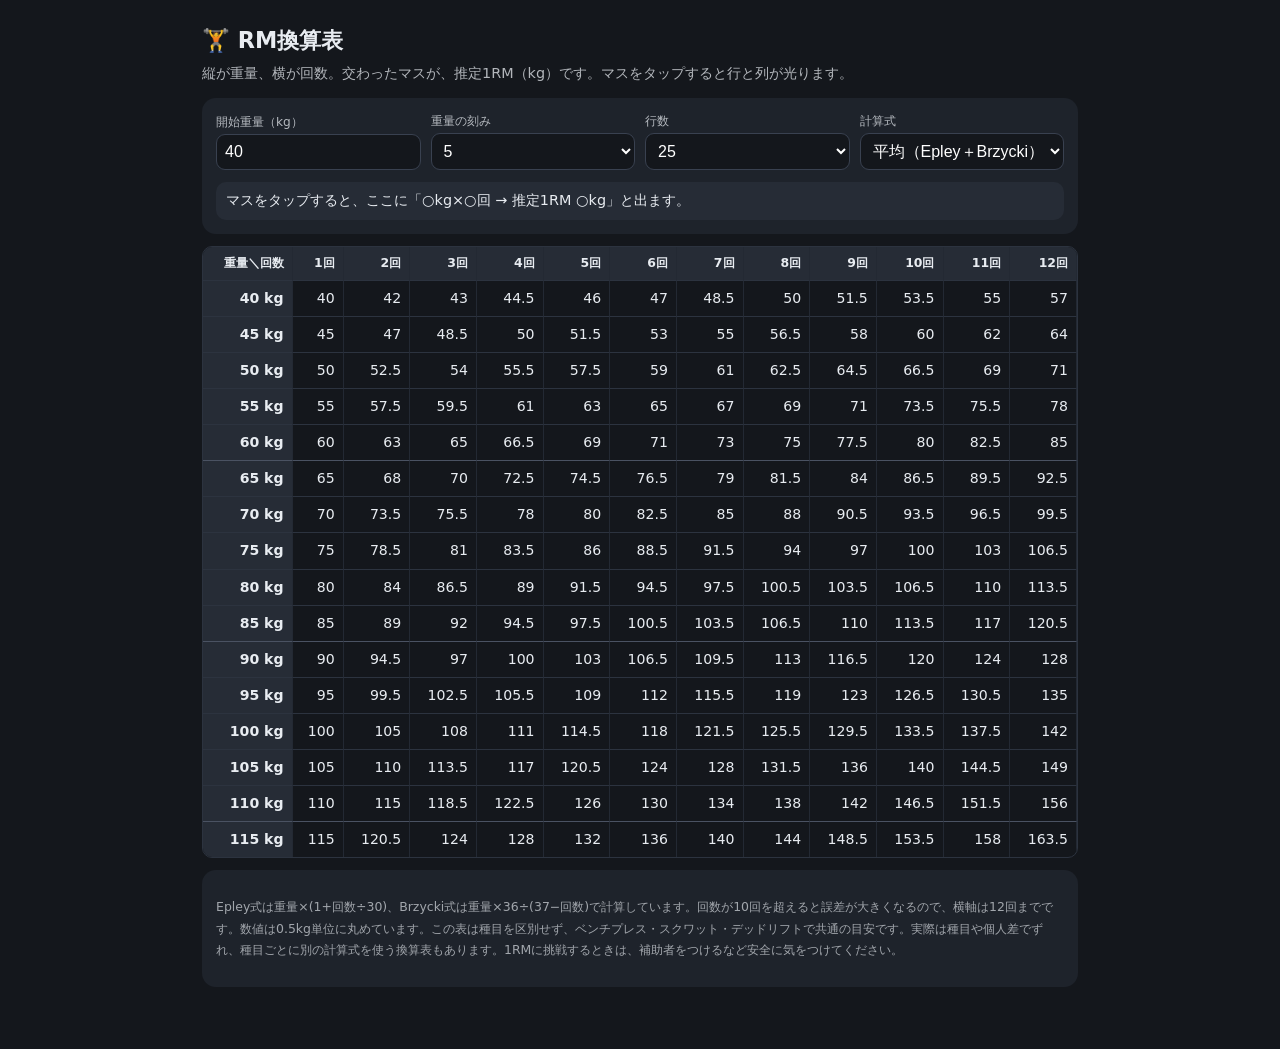
==== index.html @ a4b7201b "Add RM conversion table" ====
<!DOCTYPE html>
<html lang="ja"><head><meta charset="utf-8"><meta name="viewport" content="width=device-width,initial-scale=1">
<title>RM換算表｜重量×回数の推定1RMマトリクス</title>
<meta name="description" content="縦=重量、横=回数で推定1RMが一目でわかる換算表。ベンチプレス・スクワット・デッドリフトの目安に。">
<style>
*{box-sizing:border-box}body{margin:0;font-family:system-ui,-apple-system,"Hiragino Sans","Noto Sans JP",sans-serif;background:#14171c;color:#e8ecf1;line-height:1.5}
.wrap{max-width:900px;margin:0 auto;padding:20px 12px 50px}
h1{font-size:1.4rem;margin:.2em 0}.lead{opacity:.75;margin:0 0 14px;font-size:.9rem}
.card{background:#1e232b;border-radius:14px;padding:14px;margin:12px 0}
.ctl{display:flex;gap:10px;flex-wrap:wrap;align-items:end}
.ctl div{flex:1;min-width:110px}label{display:block;font-size:.76rem;opacity:.75;margin-bottom:3px}
select,input{width:100%;font-size:1rem;padding:8px;border-radius:9px;border:1px solid #394150;background:#14171c;color:#fff}
.sel{margin-top:12px;font-size:.9rem;min-height:2.6em;padding:8px 10px;background:#262c36;border-radius:10px}.sel b{color:#ff8a5c;font-size:1.15rem}
.tw{overflow:auto;max-height:68vh;border-radius:10px;border:1px solid #2c333f}
table{border-collapse:separate;border-spacing:0;font-size:.88rem;width:100%;min-width:560px;text-align:right}
th,td{padding:7px 8px;border-bottom:1px solid #2c333f;border-right:1px solid #232933;white-space:nowrap}
thead th{position:sticky;top:0;background:#262c36;z-index:2;font-size:.78rem}
tbody th{position:sticky;left:0;background:#262c36;z-index:1;text-align:right;font-weight:700}
thead th:first-child{left:0;z-index:3;text-align:right}
td{cursor:pointer;font-variant-numeric:tabular-nums}
td.rl,th.rl{background:#33291f}td.cl{background:#33291f}td.hit{background:#e8643c;color:#fff;font-weight:700}
tbody tr:nth-child(5n) td,tbody tr:nth-child(5n) th{border-bottom-color:#4a5262}
.note{font-size:.78rem;opacity:.65;line-height:1.7}
</style></head><body><div class="wrap">
<h1>🏋️ RM換算表</h1><p class="lead">縦が重量、横が回数。交わったマスが、推定1RM（kg）です。マスをタップすると行と列が光ります。</p>
<div class="card"><div class="ctl">
<div><label for="s">開始重量（kg）</label><input id="s" type="number" inputmode="decimal" min="0" step="2.5" value="40"></div>
<div><label for="st">重量の刻み</label><select id="st"><option>1.25</option><option>2.5</option><option selected>5</option><option>10</option></select></div>
<div><label for="n">行数</label><select id="n"><option>15</option><option selected>25</option><option>40</option></select></div>
<div><label for="f">計算式</label><select id="f"><option value="avg" selected>平均（Epley＋Brzycki）</option><option value="ep">Epley</option><option value="br">Brzycki</option></select></div>
</div><div class="sel" id="sel">マスをタップすると、ここに「○kg×○回 → 推定1RM ○kg」と出ます。</div></div>
<div class="tw"><table id="t"></table></div>
<div class="card"><p class="note">Epley式は重量×(1+回数÷30)、Brzycki式は重量×36÷(37−回数)で計算しています。回数が10回を超えると誤差が大きくなるので、横軸は12回までです。数値は0.5kg単位に丸めています。この表は種目を区別せず、ベンチプレス・スクワット・デッドリフトで共通の目安です。実際は種目や個人差でずれ、種目ごとに別の計算式を使う換算表もあります。1RMに挑戦するときは、補助者をつけるなど安全に気をつけてください。</p></div>
</div>
<script>
const $=id=>document.getElementById(id),R=12;
function est(w,r,f){const e=r===1?w:w*(1+r/30),b=r===1?w:w*36/(37-r);return f==="ep"?e:f==="br"?b:(e+b)/2}
const fmt=x=>{const v=Math.round(x*2)/2;return Number.isInteger(v)?String(v):v.toFixed(1)};
const fmtW=x=>Number.isInteger(x)?String(x):String(Math.round(x*100)/100);
let selR=-1,selC=-1;
function draw(){const s=Math.max(0,parseFloat($("s").value)||0),st=parseFloat($("st").value),n=parseInt($("n").value,10),f=$("f").value;
let h="<thead><tr><th>重量＼回数</th>";for(let r=1;r<=R;r++)h+=`<th data-c="${r}">${r}回</th>`;h+="</tr></thead><tbody>";
for(let i=0;i<n;i++){const w=s+i*st;h+=`<tr><th data-r="${i}">${fmtW(w)} kg</th>`;for(let r=1;r<=R;r++)h+=`<td data-r="${i}" data-c="${r}" data-w="${w}">${fmt(est(w,r,f))}</td>`;h+="</tr>"}
$("t").innerHTML=h+"</tbody>";selR=selC=-1;$("sel").innerHTML="マスをタップすると、ここに「○kg×○回 → 推定1RM ○kg」と出ます。"}
$("t").addEventListener("click",e=>{const td=e.target.closest("td");if(!td)return;
document.querySelectorAll(".rl,.cl,.hit").forEach(x=>x.classList.remove("rl","cl","hit"));
const r=td.dataset.r,c=td.dataset.c;document.querySelectorAll(`[data-r="${r}"]`).forEach(x=>x.classList.add("rl"));document.querySelectorAll(`td[data-c="${c}"]`).forEach(x=>x.classList.add("cl"));td.classList.add("hit");
$("sel").innerHTML=`${fmtW(parseFloat(td.dataset.w))}kg × ${c}回 → 推定1RM <b>${td.textContent} kg</b>`});
["s","st","n","f"].forEach(i=>$(i).addEventListener("input",draw));draw();
</script></body></html>
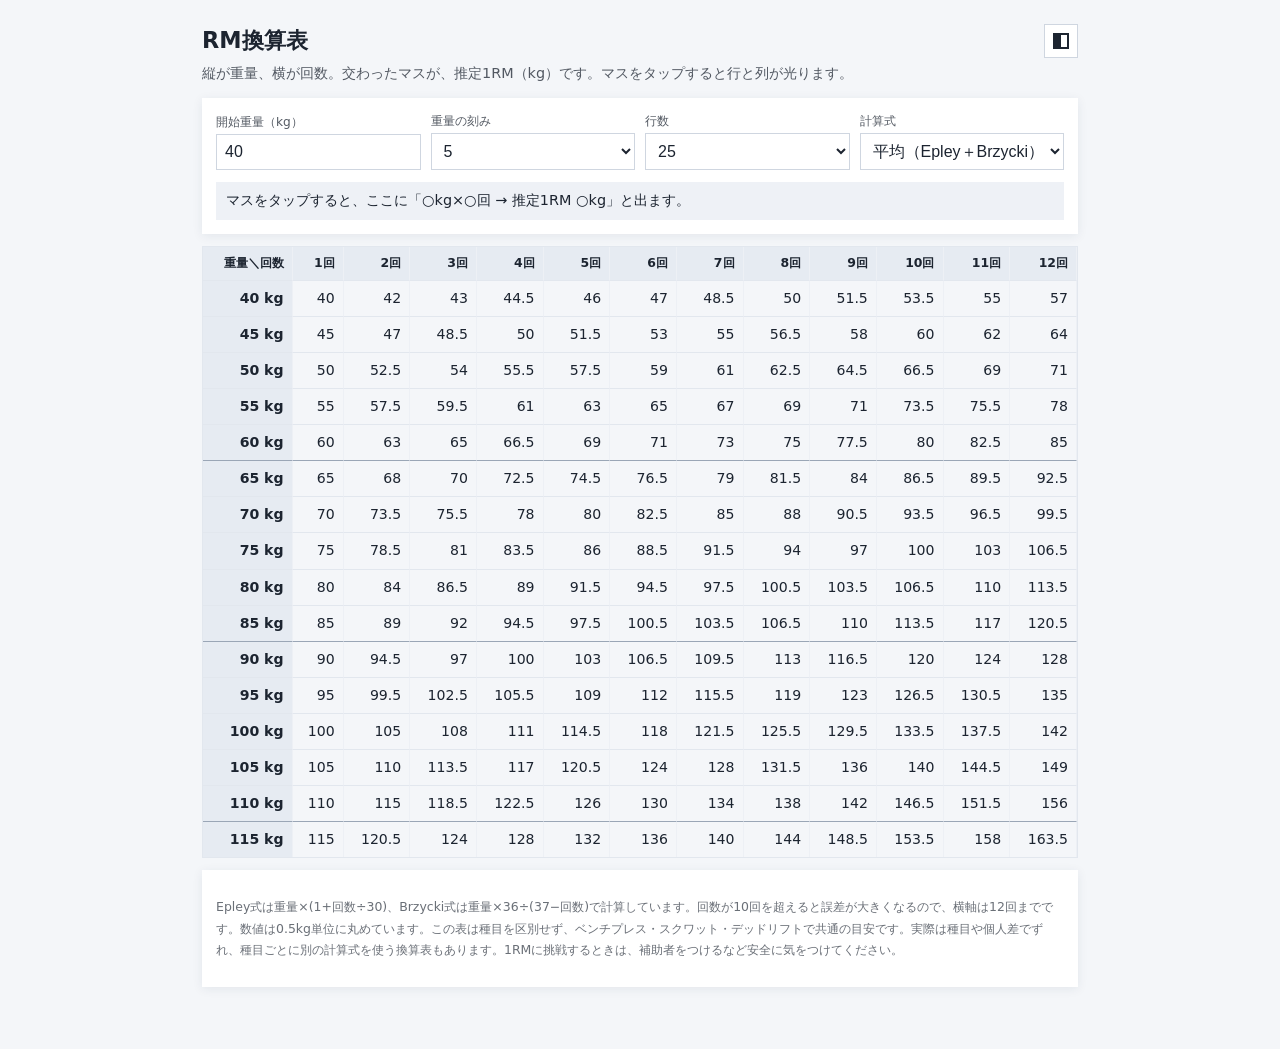
==== commit 782171de: "Add light/dark mode, save settings, square corners, no emoji" ====
--- a/index.html
+++ b/index.html
@@ -2,27 +2,33 @@
 <html lang="ja"><head><meta charset="utf-8"><meta name="viewport" content="width=device-width,initial-scale=1">
 <title>RM換算表｜重量×回数の推定1RMマトリクス</title>
 <meta name="description" content="縦=重量、横=回数で推定1RMが一目でわかる換算表。ベンチプレス・スクワット・デッドリフトの目安に。">
+<script>try{document.documentElement.dataset.theme=localStorage.getItem("rm_theme")||"light"}catch(e){document.documentElement.dataset.theme="light"}</script>
 <style>
-*{box-sizing:border-box}body{margin:0;font-family:system-ui,-apple-system,"Hiragino Sans","Noto Sans JP",sans-serif;background:#14171c;color:#e8ecf1;line-height:1.5}
+:root{--bg:#f4f6f9;--fg:#1c2430;--card:#fff;--in:#fff;--bd:#cfd6e0;--sel:#eef1f6;--hd:#e6ebf2;--grid:#e2e7ee;--grid2:#edf0f5;--strong:#9aa6b6;--hl:#fff0dc;--acc:#d9531f;--shadow:0 2px 10px rgba(30,50,80,.08)}
+:root[data-theme=dark]{--bg:#14171c;--fg:#e8ecf1;--card:#1e232b;--in:#14171c;--bd:#394150;--sel:#262c36;--hd:#262c36;--grid:#2c333f;--grid2:#232933;--strong:#4a5262;--hl:#33291f;--acc:#ff8a5c;--shadow:none}
+*{box-sizing:border-box}body{margin:0;font-family:system-ui,-apple-system,"Hiragino Sans","Noto Sans JP",sans-serif;background:var(--bg);color:var(--fg);line-height:1.5}
+.top{display:flex;justify-content:space-between;align-items:center;gap:10px}
+#mode{width:34px;height:34px;padding:0;border:1px solid var(--bd);background:var(--card);cursor:pointer;position:relative;flex:none}
+#mode::after{content:"";position:absolute;inset:8px;border-radius:0;border:2px solid var(--fg);background:linear-gradient(90deg,var(--fg) 50%,transparent 50%)}
 .wrap{max-width:900px;margin:0 auto;padding:20px 12px 50px}
 h1{font-size:1.4rem;margin:.2em 0}.lead{opacity:.75;margin:0 0 14px;font-size:.9rem}
-.card{background:#1e232b;border-radius:14px;padding:14px;margin:12px 0}
+.card{background:var(--card);border-radius:0;padding:14px;margin:12px 0;box-shadow:var(--shadow)}
 .ctl{display:flex;gap:10px;flex-wrap:wrap;align-items:end}
 .ctl div{flex:1;min-width:110px}label{display:block;font-size:.76rem;opacity:.75;margin-bottom:3px}
-select,input{width:100%;font-size:1rem;padding:8px;border-radius:9px;border:1px solid #394150;background:#14171c;color:#fff}
-.sel{margin-top:12px;font-size:.9rem;min-height:2.6em;padding:8px 10px;background:#262c36;border-radius:10px}.sel b{color:#ff8a5c;font-size:1.15rem}
-.tw{overflow:auto;max-height:68vh;border-radius:10px;border:1px solid #2c333f}
+select,input{width:100%;font-size:1rem;padding:8px;border-radius:0;border:1px solid var(--bd);background:var(--in);color:var(--fg)}
+.sel{margin-top:12px;font-size:.9rem;min-height:2.6em;padding:8px 10px;background:var(--sel);border-radius:0}.sel b{color:var(--acc);font-size:1.15rem}
+.tw{overflow:auto;max-height:68vh;border-radius:0;border:1px solid var(--grid)}
 table{border-collapse:separate;border-spacing:0;font-size:.88rem;width:100%;min-width:560px;text-align:right}
-th,td{padding:7px 8px;border-bottom:1px solid #2c333f;border-right:1px solid #232933;white-space:nowrap}
-thead th{position:sticky;top:0;background:#262c36;z-index:2;font-size:.78rem}
-tbody th{position:sticky;left:0;background:#262c36;z-index:1;text-align:right;font-weight:700}
+th,td{padding:7px 8px;border-bottom:1px solid var(--grid);border-right:1px solid var(--grid2);white-space:nowrap}
+thead th{position:sticky;top:0;background:var(--hd);z-index:2;font-size:.78rem}
+tbody th{position:sticky;left:0;background:var(--hd);z-index:1;text-align:right;font-weight:700}
 thead th:first-child{left:0;z-index:3;text-align:right}
 td{cursor:pointer;font-variant-numeric:tabular-nums}
-td.rl,th.rl{background:#33291f}td.cl{background:#33291f}td.hit{background:#e8643c;color:#fff;font-weight:700}
-tbody tr:nth-child(5n) td,tbody tr:nth-child(5n) th{border-bottom-color:#4a5262}
+td.rl,th.rl{background:var(--hl)}td.cl{background:var(--hl)}td.hit{background:#e8643c;color:#fff;font-weight:700}
+tbody tr:nth-child(5n) td,tbody tr:nth-child(5n) th{border-bottom-color:var(--strong)}
 .note{font-size:.78rem;opacity:.65;line-height:1.7}
 </style></head><body><div class="wrap">
-<h1>🏋️ RM換算表</h1><p class="lead">縦が重量、横が回数。交わったマスが、推定1RM（kg）です。マスをタップすると行と列が光ります。</p>
+<div class="top"><h1>RM換算表</h1><button id="mode" type="button" aria-label="表示モードを切り替え" title="表示モードを切り替え"></button></div><p class="lead">縦が重量、横が回数。交わったマスが、推定1RM（kg）です。マスをタップすると行と列が光ります。</p>
 <div class="card"><div class="ctl">
 <div><label for="s">開始重量（kg）</label><input id="s" type="number" inputmode="decimal" min="0" step="2.5" value="40"></div>
 <div><label for="st">重量の刻み</label><select id="st"><option>1.25</option><option>2.5</option><option selected>5</option><option>10</option></select></div>
@@ -46,5 +52,11 @@
 document.querySelectorAll(".rl,.cl,.hit").forEach(x=>x.classList.remove("rl","cl","hit"));
 const r=td.dataset.r,c=td.dataset.c;document.querySelectorAll(`[data-r="${r}"]`).forEach(x=>x.classList.add("rl"));document.querySelectorAll(`td[data-c="${c}"]`).forEach(x=>x.classList.add("cl"));td.classList.add("hit");
 $("sel").innerHTML=`${fmtW(parseFloat(td.dataset.w))}kg × ${c}回 → 推定1RM <b>${td.textContent} kg</b>`});
-["s","st","n","f"].forEach(i=>$(i).addEventListener("input",draw));draw();
+const K="rm_settings",ids=["s","st","n","f"];
+try{const v=JSON.parse(localStorage.getItem(K)||"{}");ids.forEach(i=>{const el=$(i);if(v[i]==null||v[i]==="")return;const ok=el.tagName==="SELECT"?[...el.options].some(o=>o.value===String(v[i])):true;if(ok)el.value=v[i]})}catch(e){}
+function save(){try{const v={};ids.forEach(i=>v[i]=$(i).value);localStorage.setItem(K,JSON.stringify(v))}catch(e){}}
+ids.forEach(i=>$(i).addEventListener("input",()=>{draw();save()}));draw();
+const root=document.documentElement,mb=$("mode");
+function paint(){mb.setAttribute("aria-pressed",root.dataset.theme==="dark")}
+mb.addEventListener("click",()=>{root.dataset.theme=root.dataset.theme==="dark"?"light":"dark";try{localStorage.setItem("rm_theme",root.dataset.theme)}catch(e){}paint()});paint();
 </script></body></html>
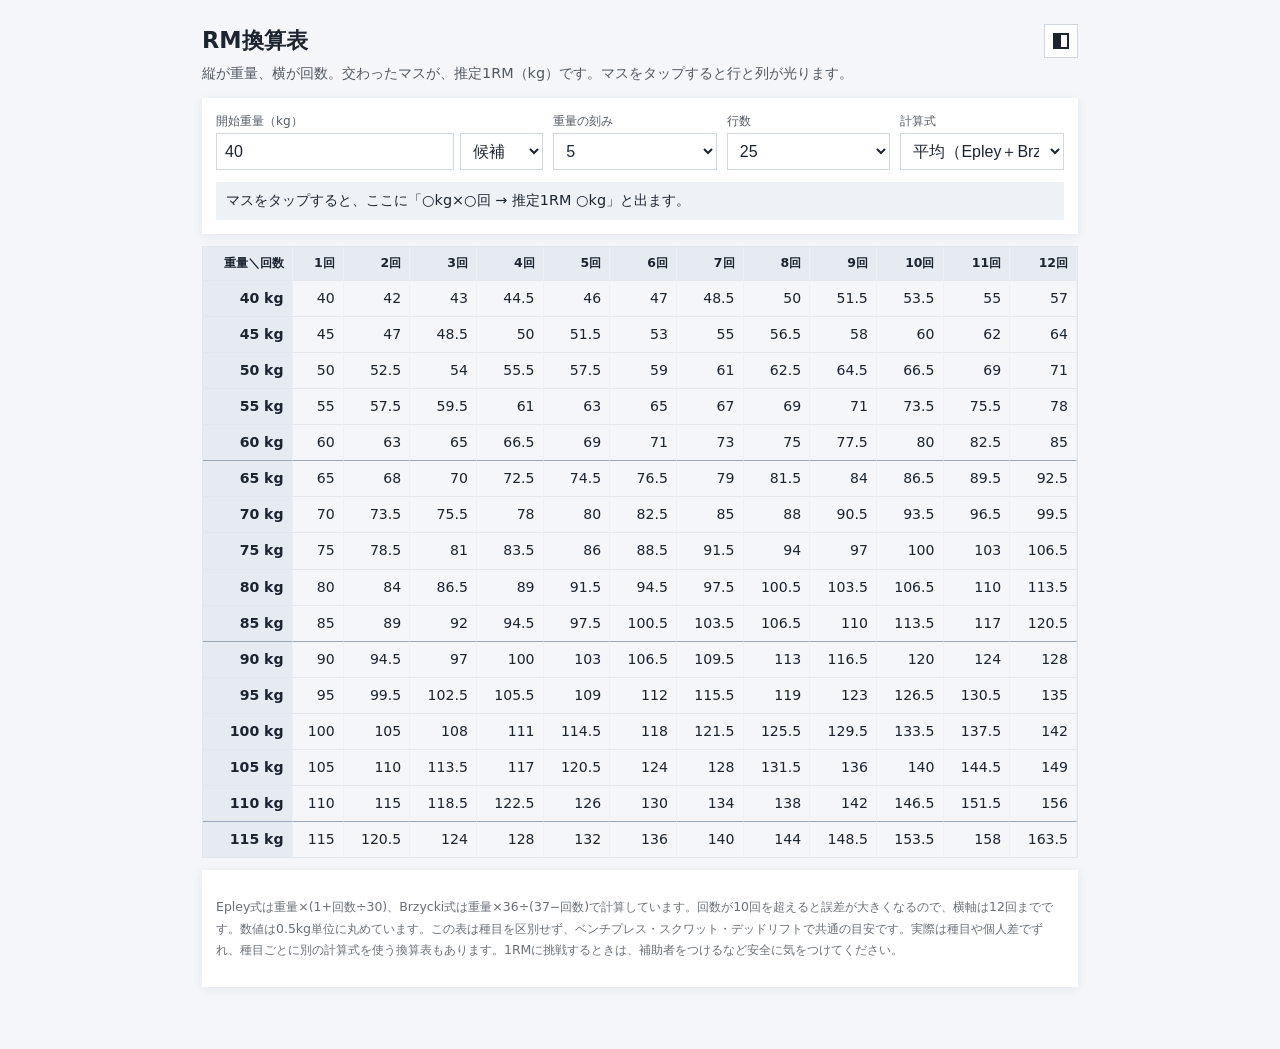
==== commit aca2084d: "Start weight: free input plus preset select" ====
--- a/index.html
+++ b/index.html
@@ -14,7 +14,8 @@
 h1{font-size:1.4rem;margin:.2em 0}.lead{opacity:.75;margin:0 0 14px;font-size:.9rem}
 .card{background:var(--card);border-radius:0;padding:14px;margin:12px 0;box-shadow:var(--shadow)}
 .ctl{display:flex;gap:10px;flex-wrap:wrap;align-items:end}
-.ctl div{flex:1;min-width:110px}label{display:block;font-size:.76rem;opacity:.75;margin-bottom:3px}
+.ctl>div{flex:1;min-width:110px}.ctl>div:first-child{flex:2;min-width:200px}label{display:block;font-size:.76rem;opacity:.75;margin-bottom:3px}
+.pair{display:flex;gap:6px}.pair input{flex:1;min-width:0}.pair select{width:5.2em;flex:none}
 select,input{width:100%;font-size:1rem;padding:8px;border-radius:0;border:1px solid var(--bd);background:var(--in);color:var(--fg)}
 .sel{margin-top:12px;font-size:.9rem;min-height:2.6em;padding:8px 10px;background:var(--sel);border-radius:0}.sel b{color:var(--acc);font-size:1.15rem}
 .tw{overflow:auto;max-height:68vh;border-radius:0;border:1px solid var(--grid)}
@@ -30,7 +31,7 @@
 </style></head><body><div class="wrap">
 <div class="top"><h1>RM換算表</h1><button id="mode" type="button" aria-label="表示モードを切り替え" title="表示モードを切り替え"></button></div><p class="lead">縦が重量、横が回数。交わったマスが、推定1RM（kg）です。マスをタップすると行と列が光ります。</p>
 <div class="card"><div class="ctl">
-<div><label for="s">開始重量（kg）</label><input id="s" type="number" inputmode="decimal" min="0" step="2.5" value="40"></div>
+<div><label for="s">開始重量（kg）</label><div class="pair"><input id="s" type="number" inputmode="decimal" min="0" step="any" value="40"><select id="sp" aria-label="開始重量の候補から選ぶ"><option value="">候補</option><option>0</option><option>10</option><option>20</option><option>30</option><option>40</option><option>50</option><option>60</option><option>70</option><option>80</option><option>90</option><option>100</option></select></div></div>
 <div><label for="st">重量の刻み</label><select id="st"><option>1.25</option><option>2.5</option><option selected>5</option><option>10</option></select></div>
 <div><label for="n">行数</label><select id="n"><option>15</option><option selected>25</option><option>40</option></select></div>
 <div><label for="f">計算式</label><select id="f"><option value="avg" selected>平均（Epley＋Brzycki）</option><option value="ep">Epley</option><option value="br">Brzycki</option></select></div>
@@ -55,7 +56,8 @@
 const K="rm_settings",ids=["s","st","n","f"];
 try{const v=JSON.parse(localStorage.getItem(K)||"{}");ids.forEach(i=>{const el=$(i);if(v[i]==null||v[i]==="")return;const ok=el.tagName==="SELECT"?[...el.options].some(o=>o.value===String(v[i])):true;if(ok)el.value=v[i]})}catch(e){}
 function save(){try{const v={};ids.forEach(i=>v[i]=$(i).value);localStorage.setItem(K,JSON.stringify(v))}catch(e){}}
-ids.forEach(i=>$(i).addEventListener("input",()=>{draw();save()}));draw();
+ids.forEach(i=>$(i).addEventListener("input",()=>{draw();save()}));
+$("sp").addEventListener("change",()=>{if($("sp").value===""){return}$("s").value=$("sp").value;$("sp").value="";draw();save()});draw();
 const root=document.documentElement,mb=$("mode");
 function paint(){mb.setAttribute("aria-pressed",root.dataset.theme==="dark")}
 mb.addEventListener("click",()=>{root.dataset.theme=root.dataset.theme==="dark"?"light":"dark";try{localStorage.setItem("rm_theme",root.dataset.theme)}catch(e){}paint()});paint();
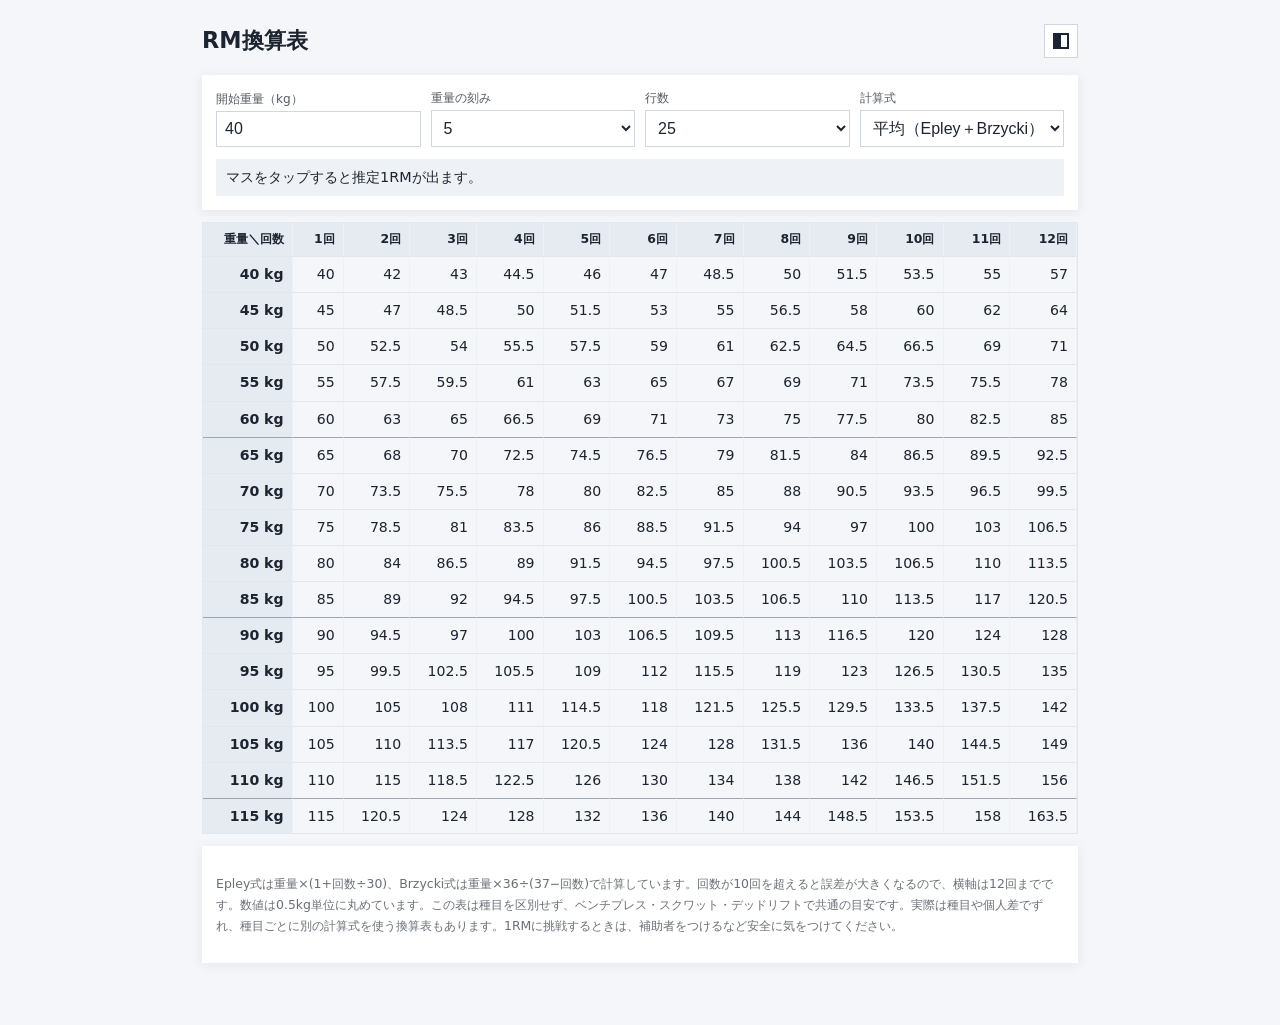
==== commit 5c712d1f: "Single start-weight field with suggestions, simplify copy" ====
--- a/index.html
+++ b/index.html
@@ -14,8 +14,7 @@
 h1{font-size:1.4rem;margin:.2em 0}.lead{opacity:.75;margin:0 0 14px;font-size:.9rem}
 .card{background:var(--card);border-radius:0;padding:14px;margin:12px 0;box-shadow:var(--shadow)}
 .ctl{display:flex;gap:10px;flex-wrap:wrap;align-items:end}
-.ctl>div{flex:1;min-width:110px}.ctl>div:first-child{flex:2;min-width:200px}label{display:block;font-size:.76rem;opacity:.75;margin-bottom:3px}
-.pair{display:flex;gap:6px}.pair input{flex:1;min-width:0}.pair select{width:5.2em;flex:none}
+.ctl>div{flex:1;min-width:110px}label{display:block;font-size:.76rem;opacity:.75;margin-bottom:3px}
 select,input{width:100%;font-size:1rem;padding:8px;border-radius:0;border:1px solid var(--bd);background:var(--in);color:var(--fg)}
 .sel{margin-top:12px;font-size:.9rem;min-height:2.6em;padding:8px 10px;background:var(--sel);border-radius:0}.sel b{color:var(--acc);font-size:1.15rem}
 .tw{overflow:auto;max-height:68vh;border-radius:0;border:1px solid var(--grid)}
@@ -29,13 +28,13 @@
 tbody tr:nth-child(5n) td,tbody tr:nth-child(5n) th{border-bottom-color:var(--strong)}
 .note{font-size:.78rem;opacity:.65;line-height:1.7}
 </style></head><body><div class="wrap">
-<div class="top"><h1>RM換算表</h1><button id="mode" type="button" aria-label="表示モードを切り替え" title="表示モードを切り替え"></button></div><p class="lead">縦が重量、横が回数。交わったマスが、推定1RM（kg）です。マスをタップすると行と列が光ります。</p>
+<div class="top"><h1>RM換算表</h1><button id="mode" type="button" aria-label="表示モードを切り替え" title="表示モードを切り替え"></button></div>
 <div class="card"><div class="ctl">
-<div><label for="s">開始重量（kg）</label><div class="pair"><input id="s" type="number" inputmode="decimal" min="0" step="any" value="40"><select id="sp" aria-label="開始重量の候補から選ぶ"><option value="">候補</option><option>0</option><option>10</option><option>20</option><option>30</option><option>40</option><option>50</option><option>60</option><option>70</option><option>80</option><option>90</option><option>100</option></select></div></div>
+<div><label for="s">開始重量（kg）</label><input id="s" type="number" inputmode="decimal" min="0" step="any" value="40" list="sl"><datalist id="sl"><option value="0"><option value="10"><option value="20"><option value="30"><option value="40"><option value="50"><option value="60"><option value="70"><option value="80"><option value="90"><option value="100"></datalist></div>
 <div><label for="st">重量の刻み</label><select id="st"><option>1.25</option><option>2.5</option><option selected>5</option><option>10</option></select></div>
 <div><label for="n">行数</label><select id="n"><option>15</option><option selected>25</option><option>40</option></select></div>
 <div><label for="f">計算式</label><select id="f"><option value="avg" selected>平均（Epley＋Brzycki）</option><option value="ep">Epley</option><option value="br">Brzycki</option></select></div>
-</div><div class="sel" id="sel">マスをタップすると、ここに「○kg×○回 → 推定1RM ○kg」と出ます。</div></div>
+</div><div class="sel" id="sel">マスをタップすると推定1RMが出ます。</div></div>
 <div class="tw"><table id="t"></table></div>
 <div class="card"><p class="note">Epley式は重量×(1+回数÷30)、Brzycki式は重量×36÷(37−回数)で計算しています。回数が10回を超えると誤差が大きくなるので、横軸は12回までです。数値は0.5kg単位に丸めています。この表は種目を区別せず、ベンチプレス・スクワット・デッドリフトで共通の目安です。実際は種目や個人差でずれ、種目ごとに別の計算式を使う換算表もあります。1RMに挑戦するときは、補助者をつけるなど安全に気をつけてください。</p></div>
 </div>
@@ -48,7 +47,7 @@
 function draw(){const s=Math.max(0,parseFloat($("s").value)||0),st=parseFloat($("st").value),n=parseInt($("n").value,10),f=$("f").value;
 let h="<thead><tr><th>重量＼回数</th>";for(let r=1;r<=R;r++)h+=`<th data-c="${r}">${r}回</th>`;h+="</tr></thead><tbody>";
 for(let i=0;i<n;i++){const w=s+i*st;h+=`<tr><th data-r="${i}">${fmtW(w)} kg</th>`;for(let r=1;r<=R;r++)h+=`<td data-r="${i}" data-c="${r}" data-w="${w}">${fmt(est(w,r,f))}</td>`;h+="</tr>"}
-$("t").innerHTML=h+"</tbody>";selR=selC=-1;$("sel").innerHTML="マスをタップすると、ここに「○kg×○回 → 推定1RM ○kg」と出ます。"}
+$("t").innerHTML=h+"</tbody>";selR=selC=-1;$("sel").innerHTML="マスをタップすると推定1RMが出ます。"}
 $("t").addEventListener("click",e=>{const td=e.target.closest("td");if(!td)return;
 document.querySelectorAll(".rl,.cl,.hit").forEach(x=>x.classList.remove("rl","cl","hit"));
 const r=td.dataset.r,c=td.dataset.c;document.querySelectorAll(`[data-r="${r}"]`).forEach(x=>x.classList.add("rl"));document.querySelectorAll(`td[data-c="${c}"]`).forEach(x=>x.classList.add("cl"));td.classList.add("hit");
@@ -56,8 +55,7 @@
 const K="rm_settings",ids=["s","st","n","f"];
 try{const v=JSON.parse(localStorage.getItem(K)||"{}");ids.forEach(i=>{const el=$(i);if(v[i]==null||v[i]==="")return;const ok=el.tagName==="SELECT"?[...el.options].some(o=>o.value===String(v[i])):true;if(ok)el.value=v[i]})}catch(e){}
 function save(){try{const v={};ids.forEach(i=>v[i]=$(i).value);localStorage.setItem(K,JSON.stringify(v))}catch(e){}}
-ids.forEach(i=>$(i).addEventListener("input",()=>{draw();save()}));
-$("sp").addEventListener("change",()=>{if($("sp").value===""){return}$("s").value=$("sp").value;$("sp").value="";draw();save()});draw();
+ids.forEach(i=>$(i).addEventListener("input",()=>{draw();save()}));draw();
 const root=document.documentElement,mb=$("mode");
 function paint(){mb.setAttribute("aria-pressed",root.dataset.theme==="dark")}
 mb.addEventListener("click",()=>{root.dataset.theme=root.dataset.theme==="dark"?"light":"dark";try{localStorage.setItem("rm_theme",root.dataset.theme)}catch(e){}paint()});paint();
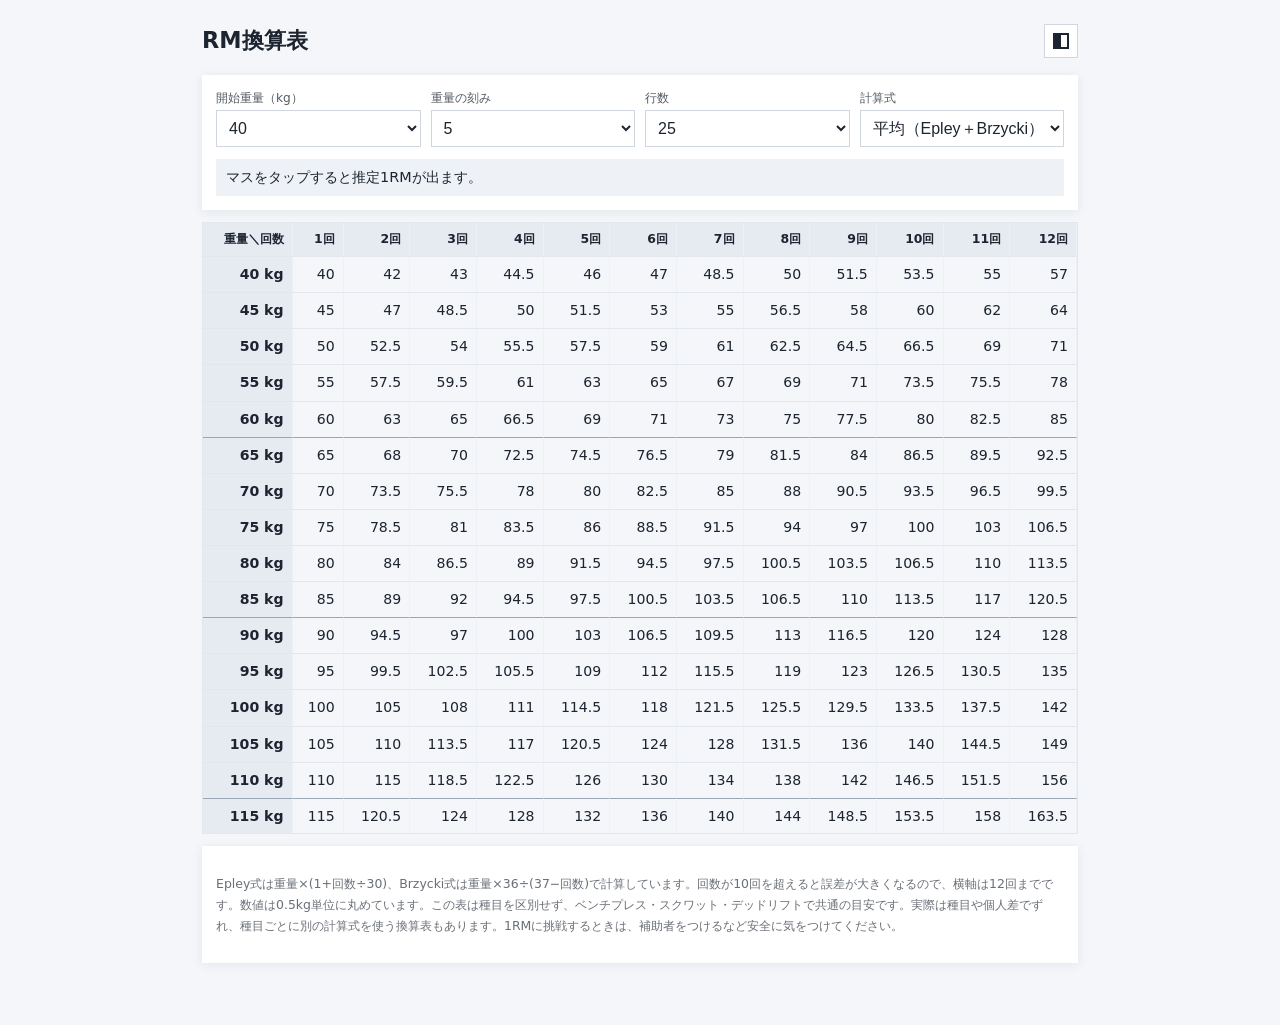
==== commit beac1a01: "Start weight: 10kg-step dropdown" ====
--- a/index.html
+++ b/index.html
@@ -30,7 +30,7 @@
 </style></head><body><div class="wrap">
 <div class="top"><h1>RM換算表</h1><button id="mode" type="button" aria-label="表示モードを切り替え" title="表示モードを切り替え"></button></div>
 <div class="card"><div class="ctl">
-<div><label for="s">開始重量（kg）</label><input id="s" type="number" inputmode="decimal" min="0" step="any" value="40" list="sl"><datalist id="sl"><option value="0"><option value="10"><option value="20"><option value="30"><option value="40"><option value="50"><option value="60"><option value="70"><option value="80"><option value="90"><option value="100"></datalist></div>
+<div><label for="s">開始重量（kg）</label><select id="s"><option>0</option><option>10</option><option>20</option><option>30</option><option selected>40</option><option>50</option><option>60</option><option>70</option><option>80</option><option>90</option><option>100</option><option>110</option><option>120</option><option>130</option><option>140</option><option>150</option><option>160</option><option>170</option><option>180</option><option>190</option><option>200</option></select></div>
 <div><label for="st">重量の刻み</label><select id="st"><option>1.25</option><option>2.5</option><option selected>5</option><option>10</option></select></div>
 <div><label for="n">行数</label><select id="n"><option>15</option><option selected>25</option><option>40</option></select></div>
 <div><label for="f">計算式</label><select id="f"><option value="avg" selected>平均（Epley＋Brzycki）</option><option value="ep">Epley</option><option value="br">Brzycki</option></select></div>
